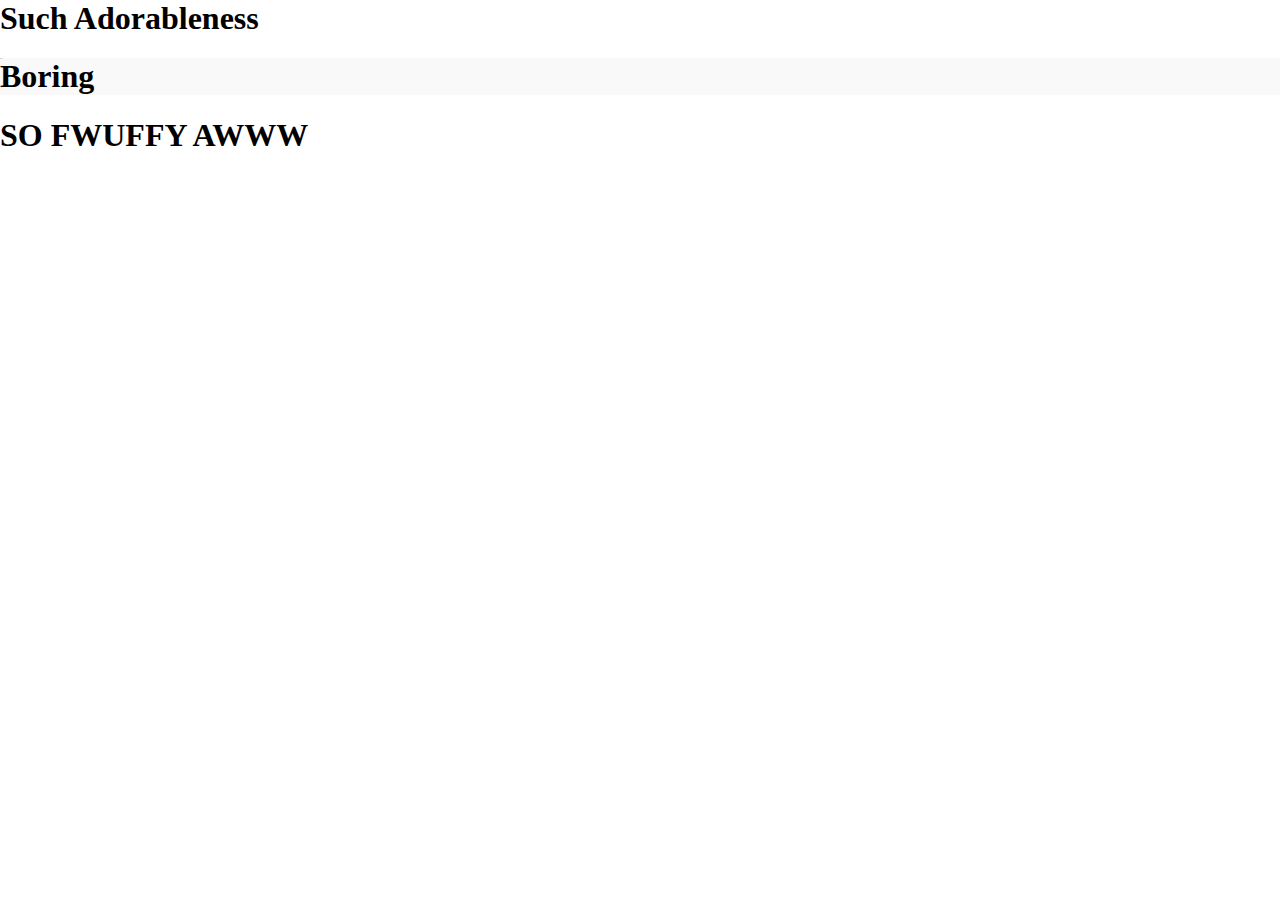
==== captainamerica.html @ 348cfaf7 "update" ====
<html>
<head>
<meta name="viewport" content="width=device-width, initial-scale=1">
    
    <link href="css/style.css" type="text/css" rel="stylesheet"/>
        
    <title>Captain America</title>
</head> 
    
    
<style>

body { margin:0; }      
    
.wrapper1 {
  background-color: #764028;     
  /* The height needs to be set to a fixed value for the effect to work.
   * 100vh is the full height of the viewport. */
  height: 100vh;
  /* The scaling of the images would add a horizontal scrollbar, so disable x overflow. */
  overflow-x: hidden;
  /* Enable scrolling on the page. */
  overflow-y: auto;
  /* Set the perspective to 2px. This is essentailly the simulated distance from the viewport to transformed objects.*/
  perspective: 2px;
}

.section1 {
  /* Needed for children to be absolutely positioned relative to the parent. */
  position: relative;
  /* The height of the container. Must be set, but it doesn't really matter what the value is. */
  height: 100vh;

  /* For text formatting. */
  display: flex;
  align-items: center;
  justify-content: center;
  color: white;
  text-shadow: 0 0 5px #000;
}

.parallax1::after {
  /* Display and position the pseudo-element */
  content: " ";
  position: absolute;
  top: 0;
  right: 0;
  bottom: 0;
  left: 0;

  /* Move the pseudo-element back away from the camera,
   * then scale it back up to fill the viewport.
   * Because the pseudo-element is further away, it appears to move more slowly, like in real life. */
  transform: translateZ(-1px) scale(1.5);
  /* Force the background image to fill the whole element. */
  background-size: 100%;
  /* Keep the image from overlapping sibling elements. */
  z-index: -1;
}
/* The styling for the static div. */
.static {   
  background-image: url('image/cpt-america-orgin-prt-2.png');
}

/* Sets the actual background images to adorable kitties. This part is crucial. */
.bg1::after {
  background-image: url('image/cpt-america-orgin-1.3.png');
}


</style>

<main class="wrapper">
  <section class="section parallax bg1">
    <h1>Such Adorableness</h1>
  </section>
  <section class="section static">
    <h1>Boring</h1>
  </section>
  <section class="section parallax bg2">
    <h1>SO FWUFFY AWWW</h1>
  </section>
</main>
    
</html>
---- css/style.css ----
div#blueprint { background-color: transparent; }

.responsive {
  width: 100%;
  height: auto;
}

h2{font-size: 20pt;}


/* ---------------------------------home page-------------------------- */

/* ------------intro------------ */


.intro {
  display: grid;
  grid-template-columns: 100 100;
  background-color: #1962B7;
  color: #444;
}

.mascot{ 
    grid-column-start: 1;
    grid-column-end: 1;
    grid-row-start: 1;
    grid-row-end: 1;}

.speechbubbleintro{
    grid-column-start: 2;
    grid-column-end: 2;
    grid-row-start: 1;
    grid-row-end: 1;}

.intro2 {
  display: grid;
  grid-template-columns: 100 100;
  background-color: #ffffff;
  color: #444;
}

.mascot2{ 
    grid-column-start: 1;
    grid-column-end: 1;
    grid-row-start: 1;
    grid-row-end: 1;}

#titlecard{
           margin-bottom: 0em;
           padding-left: 2em;
           height: 90%;
           width: 90%;
           }

.speech-text{padding: 10px;}



/* ------------speech bubble------------ */

.speech-bubble {
	position: relative;
	background: #ffffff;
	border-radius: 4em;
    margin-top: 2em;
    margin-right: 2em;
}

.speech-bubble:after {
	content: '';
	position: absolute;
	left: 0;
	top: 50%;
	width: 0;
	height: 0;
	border: 54px solid transparent;
	border-right-color: #ffffff;
	border-left: 0;
	border-top: 0;
	margin-top: -27px;
	margin-left: -54px;
}


/* ------------links to the pages------------ */

.linkstopages {
  display: grid;
  grid-template-columns: 100 100 100;
  grid-gap: 10px;
  background-color: #fff;
  color: #444;
}

.box {
  color: #fff;
  border-radius: 5px;
  padding: 2px;
  font-size: 150%;
}

.a {
        grid-column-start: 2;
        grid-column-end: 3;
        grid-row-start: 1;
        grid-row-end: 2;
    }
    .b {
        grid-column-start: 2;
        grid-column-end: 3;
        grid-row-start: 2;
        grid-row-end: 3;
    }
    .c {
        grid-column-start: 3;
        grid-column-end: 4;
        grid-row-start: 2;
        grid-row-end: 3;
    }
    .d {
        grid-column-start: 1;
        grid-column-end: 2;
        grid-row-start: 1;
        grid-row-end: 2;
    }
    .e {
        grid-column-start: 1;
        grid-column-end: 2;
        grid-row-start: 2;
        grid-row-end: 3;
    }
    .f {
        grid-column-start: 3;
        grid-column-end: 4;
        grid-row-start: 1;
        grid-row-end: 2;
    }
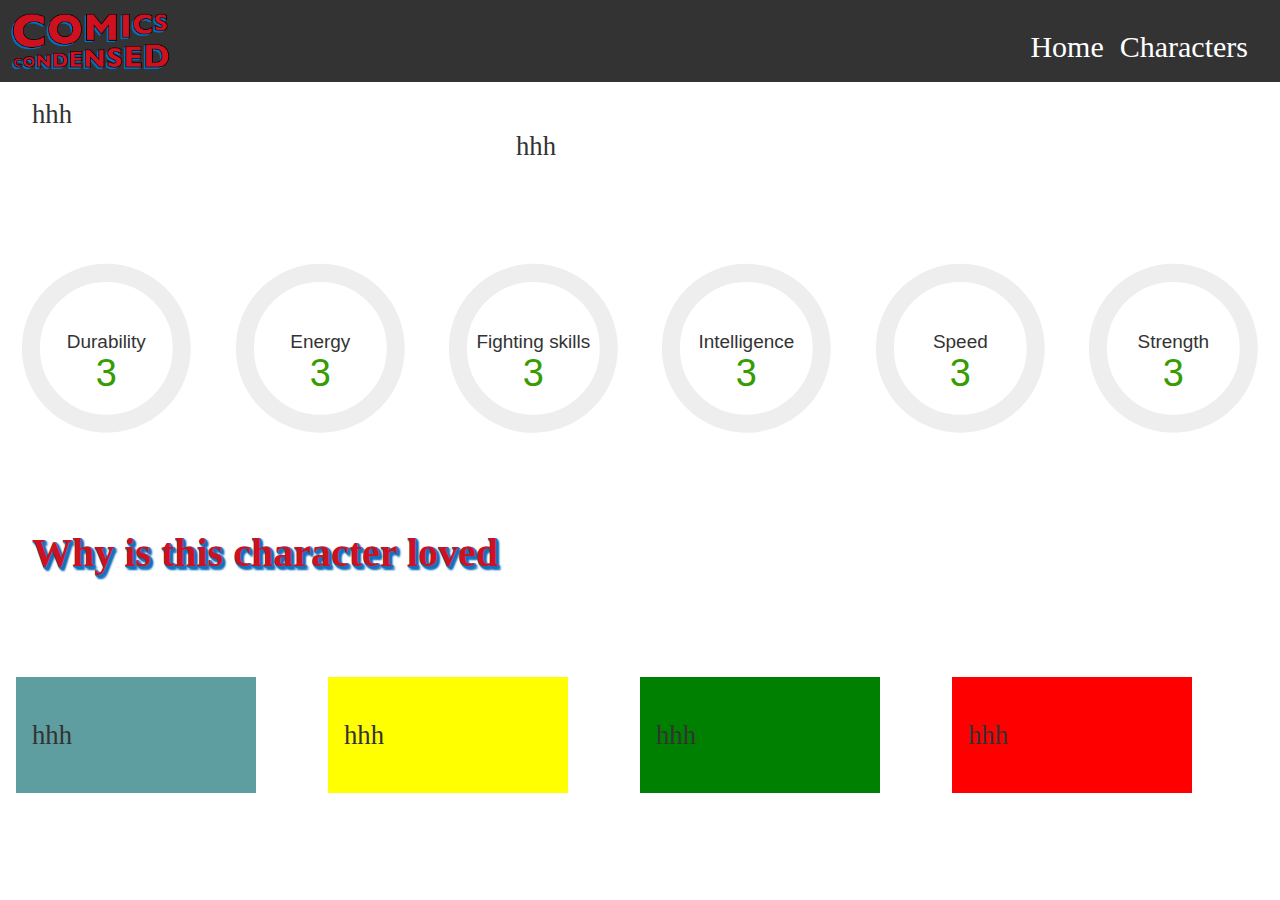
==== commit 0837eaa4: "update" ====
--- a/captainamerica.html
+++ b/captainamerica.html
@@ -7,79 +7,190 @@
     <title>Captain America</title>
 </head> 
     
+<div class="navbar">
     
-<style>
+    <div class="container">
+<div class="logo">
+  <img src="image/Final-Wordmark-comics-condensed.png" width="160"/> 
+  </div>
+  <div class="dropdown">
+    <button class="dropbtn">Characters <i class="fa fa-caret-down"></i>
+    </button>
+    <div class="dropdown-content">
+      <a href="#">Captain America</a>
+      <a href="#">Fantastic four</a>
+      <a href="#">Spiderman</a>
+      <a href="#">Hulk</a>
+      <a href="#">Thor</a>    
+    </div>
+  </div> 
+  <a href="#home">Home</a>
+  
+</div>
+    </div> 
+    
+    
+<div class=title>
+    <h3>Captain America</h3>
+</div>    
+    
+<div class="overview">
+    
+   <div class="bio"> 
+       <p>hhh</p>
+   </div>    
+    
+   <div class="profilepic"> 
+       <p>hhh</p> 
+   </div>
+     
+</div>  
+    
+    
+    
+    
+<div class="stats">
+  <div class="single-chart">
+    <svg viewBox="0 0 36 36" class="circular-chart orange">
+      <path class="circle-bg"
+        d="M18 2.0845
+          a 15.9155 15.9155 0 0 1 0 31.831
+          a 15.9155 15.9155 0 0 1 0 -31.831"
+      />
+      <path class="circle"
+        stroke-dasharray="30, 100"
+        d="M18 2.0845
+          a 15.9155 15.9155 0 0 1 0 31.831
+          a 15.9155 15.9155 0 0 1 0 -31.831"
+      />
+      <text x="18" y="18" class="percentage">Durability</text>
+        <text x="18" y="26" class="percentage2">3</text>
+    </svg>
+  </div>
+  
+  <div class="single-chart">
+    <svg viewBox="0 0 36 36" class="circular-chart green">
+      <path class="circle-bg"
+        d="M18 2.0845
+          a 15.9155 15.9155 0 0 1 0 31.831
+          a 15.9155 15.9155 0 0 1 0 -31.831"
+      />
+      <path class="circle"
+        stroke-dasharray="10, 100"
+        d="M18 2.0845
+          a 15.9155 15.9155 0 0 1 0 31.831
+          a 15.9155 15.9155 0 0 1 0 -31.831"
+      />
+      <text x="18" y="18" class="percentage">Energy</text>
+        <text x="18" y="26" class="percentage2">3</text>
+    </svg>
+  </div>
 
-body { margin:0; }      
+  <div class="single-chart">
+    <svg viewBox="0 0 36 36" class="circular-chart blue">
+      <path class="circle-bg"
+        d="M18 2.0845
+          a 15.9155 15.9155 0 0 1 0 31.831
+          a 15.9155 15.9155 0 0 1 0 -31.831"
+      />
+      <path class="circle"
+        stroke-dasharray="60, 100"
+        d="M18 2.0845
+          a 15.9155 15.9155 0 0 1 0 31.831
+          a 15.9155 15.9155 0 0 1 0 -31.831"
+      />
+      <text x="18" y="18" class="percentage">Fighting skills</text>
+        <text x="18" y="26" class="percentage2">3</text>
+    </svg>
+  </div>
+        
+  <div class="single-chart">
+    <svg viewBox="0 0 36 36" class="circular-chart orange">
+      <path class="circle-bg"
+        d="M18 2.0845
+          a 15.9155 15.9155 0 0 1 0 31.831
+          a 15.9155 15.9155 0 0 1 0 -31.831"
+      />
+      <path class="circle"
+        stroke-dasharray="30, 100"
+        d="M18 2.0845
+          a 15.9155 15.9155 0 0 1 0 31.831
+          a 15.9155 15.9155 0 0 1 0 -31.831"
+      />
+      <text x="18" y="18" class="percentage">Intelligence</text>
+        <text x="18" y="26" class="percentage2">3</text>
+    </svg>
+  </div>
+  
+  <div class="single-chart">
+    <svg viewBox="0 0 36 36" class="circular-chart green">
+      <path class="circle-bg"
+        d="M18 2.0845
+          a 15.9155 15.9155 0 0 1 0 31.831
+          a 15.9155 15.9155 0 0 1 0 -31.831"
+      />
+      <path class="circle"
+        stroke-dasharray="20, 100"
+        d="M18 2.0845
+          a 15.9155 15.9155 0 0 1 0 31.831
+          a 15.9155 15.9155 0 0 1 0 -31.831"
+      />
+      <text x="18" y="18" class="percentage">Speed</text>
+        <text x="18" y="26" class="percentage2">3</text>
+    </svg>
+  </div>
+
+  <div class="single-chart">
+    <svg viewBox="0 0 36 36" class="circular-chart blue">
+      <path class="circle-bg"
+        d="M18 2.0845
+          a 15.9155 15.9155 0 0 1 0 31.831
+          a 15.9155 15.9155 0 0 1 0 -31.831"
+      />
+      <path class="circle"
+        stroke-dasharray="90, 100"
+        d="M18 2.0845
+          a 15.9155 15.9155 0 0 1 0 31.831
+          a 15.9155 15.9155 0 0 1 0 -31.831"
+      />
+      <text x="18" y="18" class="percentage">Strength</text>
+        <text x="18" y="26" class="percentage2">3</text>
+    </svg>
+  </div>
+</div>
     
-.wrapper1 {
-  background-color: #764028;     
-  /* The height needs to be set to a fixed value for the effect to work.
-   * 100vh is the full height of the viewport. */
-  height: 100vh;
-  /* The scaling of the images would add a horizontal scrollbar, so disable x overflow. */
-  overflow-x: hidden;
-  /* Enable scrolling on the page. */
-  overflow-y: auto;
-  /* Set the perspective to 2px. This is essentailly the simulated distance from the viewport to transformed objects.*/
-  perspective: 2px;
-}
+    
+  
+    
+    
+<div class="loved">
+    
+    <h4>Why is this character loved</h4>
+    
+    </div>
+    
+    
+    
+<div class="recommended">
+    
+   <div class="recommended1"> 
+       <p>hhh</p>
+   </div>    
+    
+   <div class="recommended2"> 
+       <p>hhh</p> 
+   </div>
+    
+    <div class="recommended3"> 
+       <p>hhh</p> 
+   </div>
+    
+    <div class="recommended4"> 
+       <p>hhh</p> 
+   </div>
+     
+</div>     
 
-.section1 {
-  /* Needed for children to be absolutely positioned relative to the parent. */
-  position: relative;
-  /* The height of the container. Must be set, but it doesn't really matter what the value is. */
-  height: 100vh;
+    
 
-  /* For text formatting. */
-  display: flex;
-  align-items: center;
-  justify-content: center;
-  color: white;
-  text-shadow: 0 0 5px #000;
-}
-
-.parallax1::after {
-  /* Display and position the pseudo-element */
-  content: " ";
-  position: absolute;
-  top: 0;
-  right: 0;
-  bottom: 0;
-  left: 0;
-
-  /* Move the pseudo-element back away from the camera,
-   * then scale it back up to fill the viewport.
-   * Because the pseudo-element is further away, it appears to move more slowly, like in real life. */
-  transform: translateZ(-1px) scale(1.5);
-  /* Force the background image to fill the whole element. */
-  background-size: 100%;
-  /* Keep the image from overlapping sibling elements. */
-  z-index: -1;
-}
-/* The styling for the static div. */
-.static {   
-  background-image: url('image/cpt-america-orgin-prt-2.png');
-}
-
-/* Sets the actual background images to adorable kitties. This part is crucial. */
-.bg1::after {
-  background-image: url('image/cpt-america-orgin-1.3.png');
-}
-
-
-</style>
-
-<main class="wrapper">
-  <section class="section parallax bg1">
-    <h1>Such Adorableness</h1>
-  </section>
-  <section class="section static">
-    <h1>Boring</h1>
-  </section>
-  <section class="section parallax bg2">
-    <h1>SO FWUFFY AWWW</h1>
-  </section>
-</main>
-    
 </html>    --- a/css/style.css
+++ b/css/style.css
@@ -5,7 +5,99 @@
   height: auto;
 }
 
-h2{font-size: 20pt;}
+body{margin: 0;}
+
+
+/* Shrink */
+.hvr-shrink {
+  display: inline-block;
+  vertical-align: middle;
+  -webkit-transform: perspective(1px) translateZ(0);
+  transform: perspective(1px) translateZ(0);
+  box-shadow: 0 0 1px rgba(0, 0, 0, 0);
+  -webkit-transition-duration: 0.3s;
+  transition-duration: 0.3s;
+  -webkit-transition-property: transform;
+  transition-property: transform;
+}
+.hvr-shrink:hover, .hvr-shrink:focus, .hvr-shrink:active {
+  -webkit-transform: scale(0.9);
+  transform: scale(0.9);
+}
+
+
+
+/* ------------animations for links------------- */
+
+/* Backward */
+.hvr-backward {
+  display: inline-block;
+  vertical-align: middle;
+  -webkit-transform: perspective(1px) translateZ(0);
+  transform: perspective(1px) translateZ(0);
+  box-shadow: 0 0 1px rgba(0, 0, 0, 0);
+  -webkit-transition-duration: 0.3s;
+  transition-duration: 0.3s;
+  -webkit-transition-property: transform;
+  transition-property: transform;
+}
+.hvr-backward:hover, .hvr-backward:focus, .hvr-backward:active {
+  -webkit-transform: translateX(-8px);
+  transform: translateX(-8px);
+}
+/* ---------------------------------fonts page-------------------------- */
+
+p{font-size: 20pt;
+   font-family: 'gill sans';
+   color: #333;}
+
+p2{font-size: 20pt;
+   font-family: 'digitalstrip_2.0_bbregular';
+   color: #fff;}
+
+
+h2{color: #333;
+   font-size: 20pt;
+   font-family: 'digitalstrip_2.0_bbregular'; 
+   padding-left: 2.5em;}
+
+h4{color: #CE111F;
+   font-size: 30pt;
+   font-family: 'gill sans';
+   text-shadow: 0 1px 0px #1571BC, 1px 0 0px #1571BC, 1px 2px 1px #1571BC, 2px 1px 1px #1571BC, 2px 3px 2px #1571BC, 3px 2px 2px #1571BC, 3px 4px 2px #1571BC;
+   }
+
+h5{margin: 0;
+   font-size: 100pt;
+   text-align: center;    
+   font-family: 'gill sans';    
+   color: #A51B00;
+   text-shadow: 0 1px 0px #DFBB33, 1px 0 0px #DFBB33, 1px 2px 1px #DFBB33, 2px 1px 1px #DFBB33, 2px 3px 2px #DFBB33, 3px 2px 2px #DFBB33, 3px 4px 2px #DFBB33, 4px 3px 3px #DFBB33, 4px 5px 3px #DFBB33, 5px 4px 2px #DFBB33, 5px 6px 2px #DFBB33, 6px 5px 2px #DFBB33, 6px 7px 1px #DFBB33, 7px 6px 1px #DFBB33, 7px 8px 0px #DFBB33, 8px 7px 0px #DFBB33;
+}
+
+h6{color: #CE111F;
+   font-size: 20pt;
+   font-family: 'gill sans'; 
+   text-align: center;
+   margin: 10px;}
+
+h7{
+   color: #CE111F; 
+   font-size: 50pt;
+   font-family: 'gill sans';
+   text-shadow: 0 1px 0px #1571BC, 1px 0 0px #1571BC, 1px 2px 1px #1571BC, 2px 1px 1px #1571BC, 2px 3px 2px #1571BC, 3px 2px 2px #1571BC, 3px 4px 2px #1571BC;
+   }
+
+.homepagetitles{text-align: center;}
+
+@font-face {
+    font-family: 'digitalstrip_2.0_bbregular';
+    src: url('digitalstrip2bb_reg-webfont.woff2') format('woff2'),
+         url('digitalstrip2bb_reg-webfont.woff') format('woff');
+    font-weight: normal;
+    font-style: normal;
+
+}
 
 
 /* ---------------------------------home page-------------------------- */
@@ -14,13 +106,16 @@
 
 
 .intro {
+  padding-top: 4em;     
   display: grid;
   grid-template-columns: 100 100;
   background-color: #1962B7;
   color: #444;
+  margin-bottom: -0.3em;    
 }
 
 .mascot{ 
+    padding-left: 2em;
     grid-column-start: 1;
     grid-column-end: 1;
     grid-row-start: 1;
@@ -32,45 +127,50 @@
     grid-row-start: 1;
     grid-row-end: 1;}
 
-.intro2 {
+.titlecard{padding-left: 2em;
+           width: 90%;
+           }
+
+.speech-text{padding: 0.1em;}
+
+/* ------------bottom of eterrnity artwork------------ */
+
+#eternity {
+  z-index: 1;    
   display: grid;
   grid-template-columns: 100 100;
-  background-color: #ffffff;
-  color: #444;
-}
-
-.mascot2{ 
+  background-color: #ffffff;}
+
+#eternity2{
+    grid-column-start: 2;
+    grid-column-end: 2;
+    grid-row-start: 1;
+    grid-row-end: 1;}
+
+#eternity3{
+    padding-left: 5em;
+    width: 91%;
     grid-column-start: 1;
     grid-column-end: 1;
     grid-row-start: 1;
     grid-row-end: 1;}
 
-#titlecard{
-           margin-bottom: 0em;
-           padding-left: 2em;
-           height: 90%;
-           width: 90%;
-           }
-
-.speech-text{padding: 10px;}
-
-
-
 /* ------------speech bubble------------ */
 
-.speech-bubble {
+#speech-bubble {
 	position: relative;
 	background: #ffffff;
-	border-radius: 4em;
+	border-radius: 5em;
+    margin-left: 2em;
     margin-top: 2em;
     margin-right: 2em;
 }
 
-.speech-bubble:after {
+#speech-bubble:after {
 	content: '';
 	position: absolute;
 	left: 0;
-	top: 50%;
+	top: 53%;
 	width: 0;
 	height: 0;
 	border: 54px solid transparent;
@@ -82,11 +182,88 @@
 }
 
 
+  
+    
+
+/* ------------speech bubble2------------ */
+
+#speech-bubblee {
+	position: relative;
+	background: #252525;
+	border-radius: 5em;
+    margin: 2em;
+    
+}
+
+.speechtext{padding: 2em;
+            text-align: center;}
+
+#speech-bubblee:after {
+	content: '';
+	position: absolute;
+	top: 0;
+	left: 23%;
+	width: 0;
+	height: 0;
+	border: 41px solid transparent;
+	border-bottom-color: #252525;
+	border-top: 0;
+	margin-left: -41px;
+	margin-top: -41px;
+}
+
+
+
+/* ------------link to the timeline------------ */
+
+
+.linktotimeline{
+                align-content: center;
+                display: grid;
+                grid-template-columns: 100 100;
+                grid-gap: 10px;
+                }
+
+.timelineexample1{ 
+       padding-left:15em;
+       padding-right: 3em;
+        width: 40em;
+        grid-column-start: 1;
+        grid-column-end: 1;}
+
+.timelineexample2{
+        padding-right:15em;
+        padding-left: 3em;
+        width: 40em;
+        grid-column-start: 2;
+        grid-column-end: 2;}
+
+.linktotimeline2{
+    padding-top: 1em;
+    padding-left: 40%;
+    padding-bottom: 5em}
+
+.button {   
+  background-color: #CE111F; 
+  border: none;
+  color: white;
+  padding: 35px 72px;
+  text-align: center;
+  text-decoration: none;
+  display: inline-block;
+  font-size: 30px;
+}
+
+
 /* ------------links to the pages------------ */
 
 .linkstopages {
+  padding-left: 3em;
+  padding-right: 3em;
+  padding-top: 1em; 
+  padding-bottom: 1em;    
   display: grid;
-  grid-template-columns: 100 100 100;
+  grid-template-columns: 100 100 100 100;
   grid-gap: 10px;
   background-color: #fff;
   color: #444;
@@ -100,27 +277,27 @@
 }
 
 .a {
-        grid-column-start: 2;
-        grid-column-end: 3;
+        grid-column-start: 1;
+        grid-column-end: 1;
         grid-row-start: 1;
         grid-row-end: 2;
     }
     .b {
         grid-column-start: 2;
         grid-column-end: 3;
-        grid-row-start: 2;
-        grid-row-end: 3;
+        grid-row-start: 1;
+        grid-row-end: 1;
     }
     .c {
         grid-column-start: 3;
-        grid-column-end: 4;
-        grid-row-start: 2;
-        grid-row-end: 3;
+        grid-column-end: 3;
+        grid-row-start: 1;
+        grid-row-end: 1;
     }
     .d {
-        grid-column-start: 1;
-        grid-column-end: 2;
-        grid-row-start: 1;
+        grid-column-start: 2;
+        grid-column-end: 3;
+        grid-row-start: 2;
         grid-row-end: 2;
     }
     .e {
@@ -132,8 +309,473 @@
     .f {
         grid-column-start: 3;
         grid-column-end: 4;
-        grid-row-start: 1;
+        grid-row-start: 2;
         grid-row-end: 2;
     }
 
 
+/* -----------------divider for bottom of homepag----------- -- */
+
+.row{
+  width:100%;
+  height:80vh;
+  padding:0;
+  margin:0;
+  display: flex;
+  justify-content: center;
+  flex-direction: column;
+  position:relative;
+}
+
+.svg-separator{
+  display: block;
+  background: 0 0;
+  position: absolute;
+  left: 0;
+  right: 0;
+  top: 0;
+  z-index: 9;
+  -webkit-transform: translateY(-100%) translateY(2px);
+  transform: translateY(-100%) translateY(2px);
+  width: 100%;
+}
+.svg-separator.bottom{
+  top: auto;
+  bottom: 0;
+}
+
+.sep {
+  transform: translateY(-100%) translateY(2px) scale(1,1);
+  transform-origin: top;
+}
+
+
+
+
+/* ---------------------------------Character pages general-------------------------- */
+
+
+/* ------------navagation------------ */
+
+.navbar { 
+  padding-right: 1em;    
+  font-family: 'gill sans';    
+  width: 100%;     
+  position: fixed;    
+  z-index: 5;      
+  background-color: #333;
+}
+
+.logo{float: left;
+      padding: 10px;}
+
+.navbar a {    
+  margin-top: 1em;      
+  float: right;
+  font-size: 30px;
+  color: white;
+  text-align: center;
+  text-decoration: none;
+}
+
+.dropdown {
+  margin-top: 1em;       
+  float: right;
+  overflow: hidden;    
+}
+
+.dropdown .dropbtn {
+  z-index: 6;     
+  font-size: 30px;  
+  border: none;
+  outline: none;
+  color: white;
+  padding: 14px 16px;
+  background-color: inherit;
+  font-family: inherit;
+  margin: 0;
+}
+
+.navbar a:hover, .dropdown:hover .dropbtn {
+  background-color: #CE111F;
+  height: 100%;     
+}
+
+.dropdown-content {    
+  display: none;
+  position: absolute;
+  background-color: #f9f9f9;
+  min-width: 160px;
+  box-shadow: 0px 8px 16px 0px rgba(0,0,0,0.2);
+  z-index: 5;
+}
+
+.dropdown-content a {
+  font-size: 25px;    
+  float: none;
+  color: black;
+  padding: 12px 16px;
+  text-decoration: none;
+  display: block;
+  text-align: left;
+}
+
+.dropdown-content a:hover {
+  background-color: #ddd;
+}
+
+.dropdown:hover .dropdown-content {
+  display: block;
+}
+
+/* ---------------------------------Character pages content-------------------------- */
+
+/* ------------Biography/overview layout------------ */
+
+.overview {
+  display: grid;
+  grid-template-columns: 100 100;  
+}
+
+.bio{
+    grid-column-start: 1;
+    grid-column-end: 1;
+    padding: 2em}
+
+.profilepic{ 
+    grid-column-start: 2;
+    grid-column-end: 2;
+    width: 30em;
+    padding: 4em;}
+
+
+
+
+/* ------------Stats for heroes------------ */
+
+.stats {
+  display: flex;
+  flex-flow: row nowrap;
+}
+
+.single-chart {
+  width: 33%;
+  justify-content: space-around ;
+}
+
+.circular-chart {
+  display: block;
+  margin: 10px auto;
+  max-width: 80%;
+  max-height: 250px;
+}
+
+.circle-bg {
+  fill: none;
+  stroke: #eee;
+  stroke-width: 3.8;
+}
+
+.circle {
+  fill: none;
+  stroke-width: 2.8;
+  stroke-linecap: round;
+  animation: progress 1s ease-out forwards;
+}
+
+@keyframes progress {
+  0% {
+    stroke-dasharray: 0 100;
+  }
+}
+
+.circular-chart.durability .circle {
+  stroke: #379B02;
+}
+
+.circular-chart.Energy .circle {
+  stroke: #920496;
+}
+
+.circular-chart.Fighting .circle {
+  stroke: #1156BA;
+}
+
+.circular-chart.Intelligence .circle {
+  stroke: #FFF41F;
+}
+
+.circular-chart.Speed .circle {
+  stroke: #D10918;
+}
+
+.circular-chart.Strength .circle {
+  stroke: #FFAC06;
+}
+
+.percentage {
+  fill: #333;
+  font-family: sans-serif;
+  font-size: 0.25em;
+  text-anchor: middle;
+}
+
+.percentage2 {
+  fill: #379B02;
+  font-family: sans-serif;
+  font-size: 0.5em;
+  text-anchor: middle;
+}
+
+.percentage3 {
+  fill: #920496;
+  font-family: sans-serif;
+  font-size: 0.5em;
+  text-anchor: middle;
+}
+
+.percentage4 {
+  fill: #1156BA;
+  font-family: sans-serif;
+  font-size: 0.5em;
+  text-anchor: middle;
+}
+
+.percentage5 {
+  fill: #FFF41F;
+  font-family: sans-serif;
+  font-size: 0.5em;
+  text-anchor: middle;
+}
+
+.percentage6 {
+  fill: #D10918;
+  font-family: sans-serif;
+  font-size: 0.5em;
+  text-anchor: middle;
+}
+
+.percentage7 {
+  fill: #FFAC06;
+  font-family: sans-serif;
+  font-size: 0.5em;
+  text-anchor: middle;
+}
+
+
+.loved{padding: 2em;}
+
+.recommendedtitle{padding-left: 2em;}
+
+/* ------------Reccomended reading------------ */
+
+.recommended {
+  padding: 1em;    
+  display: grid;
+  grid-template-columns: 100 100 100 100;  
+}
+
+.recommended1{
+    padding: 1em;
+    width: 15em;
+    background-color: cadetblue; 
+    grid-column-start: 1;
+    grid-column-end: 1;}
+
+.recommended2{ 
+    padding: 1em;
+    width: 15em;
+    background-color: yellow;
+    grid-column-start: 2;
+    grid-column-end: 2; }
+
+.recommended3{ 
+    padding: 1em;
+    width: 15em;
+    background-color: green;
+    grid-column-start: 3;
+    grid-column-end: 3; }
+
+.recommended4{
+    padding: 1em;
+    width: 15em;
+    background-color: red;
+    grid-column-start: 4;
+    grid-column-end: 4; }
+
+
+
+/* ---------------------------------Timeline of events-------------------------- */
+
+* {
+  box-sizing: border-box;
+}
+
+.eventsbody {
+  padding-top: 5em;    
+  background-color: #474e5d;
+  font-family: Gill sans;
+}
+
+.timeline {
+  position: relative;
+  max-width: 1200px;
+  margin: 0 auto;
+}
+
+.timeline::after {
+  content: '';
+  position: absolute;
+  width: 15px;
+  background-color: #1571BC;
+  top: 0;
+  bottom: 0;
+  left: 50%;
+  margin-left: -8px;
+}
+
+.timelinecontainer {
+  padding: 10px 40px;
+  position: relative;
+  background-color: inherit;
+  width: 50%;
+}
+
+.timelinecontainer::after {    
+  content: '';
+  position: absolute;
+  width: 50px;
+  height: 50px;
+  right: -29px;  
+  background-color: #CE111F;
+  border: 5px solid #ffffff;
+  top: 15px;
+  border-radius: 50%;
+  z-index: 1;
+}
+
+
+.left {
+  left: 0;
+}
+
+.right {
+  left: 50%;
+}
+
+.right2 {
+  z-index: 2;    
+  left: 50%;
+}    
+
+.left::before {
+  content: " ";
+  height: 0;
+  position: absolute;
+  top: 34px;
+  width: 0;
+  z-index: 1;
+  right: 30px;
+  border: medium solid white;
+  border-width: 10px 0 10px 10px;
+  border-color: transparent transparent transparent white;
+}
+
+.right::before {
+  content: " ";
+  height: 0;
+  position: absolute;
+  top: 34px;
+  width: 0;
+  z-index: 1;
+  left: 30px;
+  border: medium solid white;
+  border-width: 10px 10px 10px 0;
+  border-color: transparent white transparent transparent;
+}
+
+.right::after {
+  left: -30px;
+}
+
+.content {   
+  padding: 20px 30px;
+  background-color: white;
+  position: relative;
+  border-radius: 6px;
+}
+
+    
+.timelineimg{padding-left: 3em;
+            padding-right: 3em;}    
+
+@media screen and (max-width: 600px) {
+  /* Place the timelime to the left */
+  .timeline::after {
+  left: 31px;
+  }
+  
+  .timelinecontainer {
+  width: 100%;
+  padding-left: 70px;
+  padding-right: 25px;
+  }
+  
+  .timelinecontainer::before {
+  left: 60px;
+  border: medium solid white;
+  border-width: 10px 10px 10px 0;
+  border-color: transparent white transparent transparent;
+  }
+
+  .left::after, .right::after {
+  left: 15px;
+  }
+  
+  /* Make all right containers behave like the left ones */
+  .right {
+  left: 0%;
+  }
+}
+
+
+/* ---------------------------------Media Query-------------------------- */
+
+
+@media screen and (max-width: 600px) {
+h2{
+  font-size: 10px;
+  }
+    
+@media screen and (max-width: 600px) {
+p2{
+  font-size: 10px;
+  }    
+    
+@media screen and (max-width: 600px) {
+h7{
+  font-size: 40px;
+  }
+    
+@media screen and (max-width: 600px) {
+h2{
+  font-size: 10px;
+  }
+    
+@media screen and (max-width: 600px) {
+.navbar{
+  font-size: 1px;    
+  height: 12%;
+  }   
+     
+@media screen and (max-width: 600px) {
+.linktotimeline{
+  font-size: 6px;    
+  width: 12%;   
+  }     
+    
+
+
+
+
+
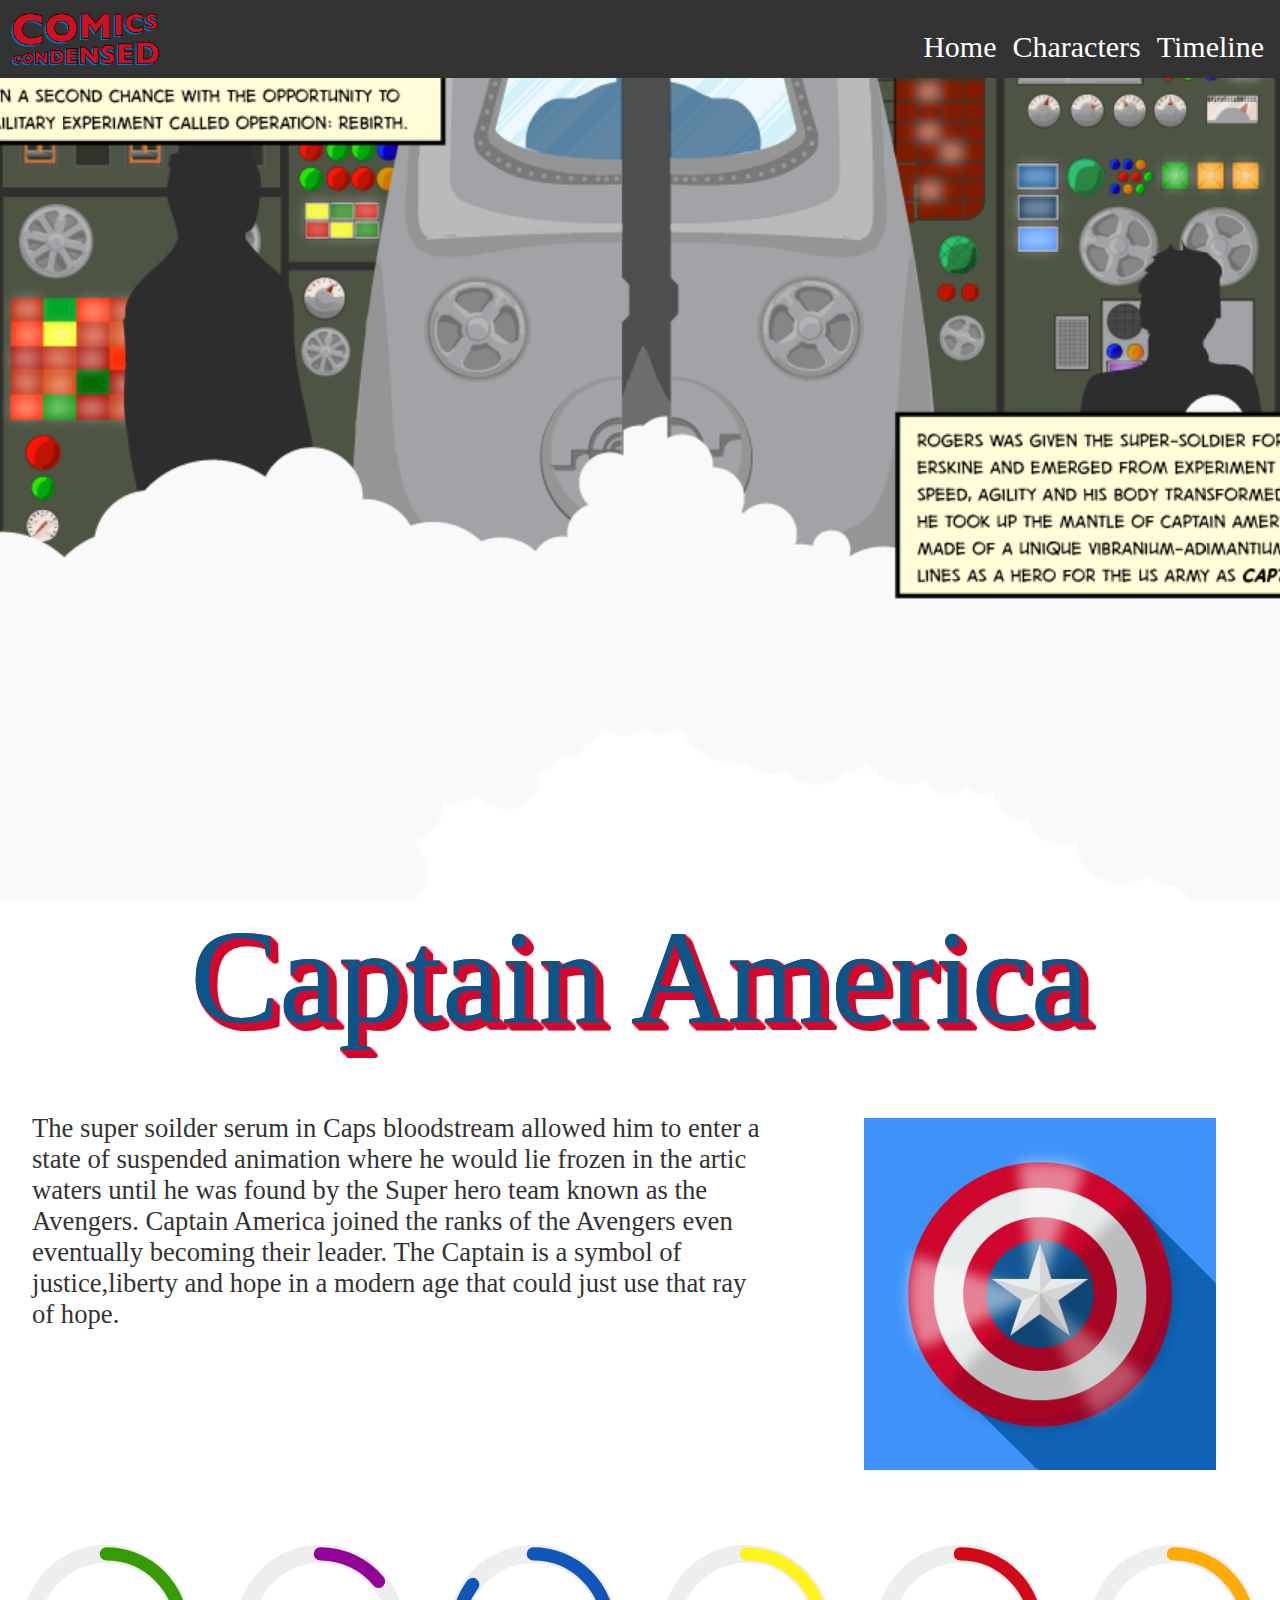
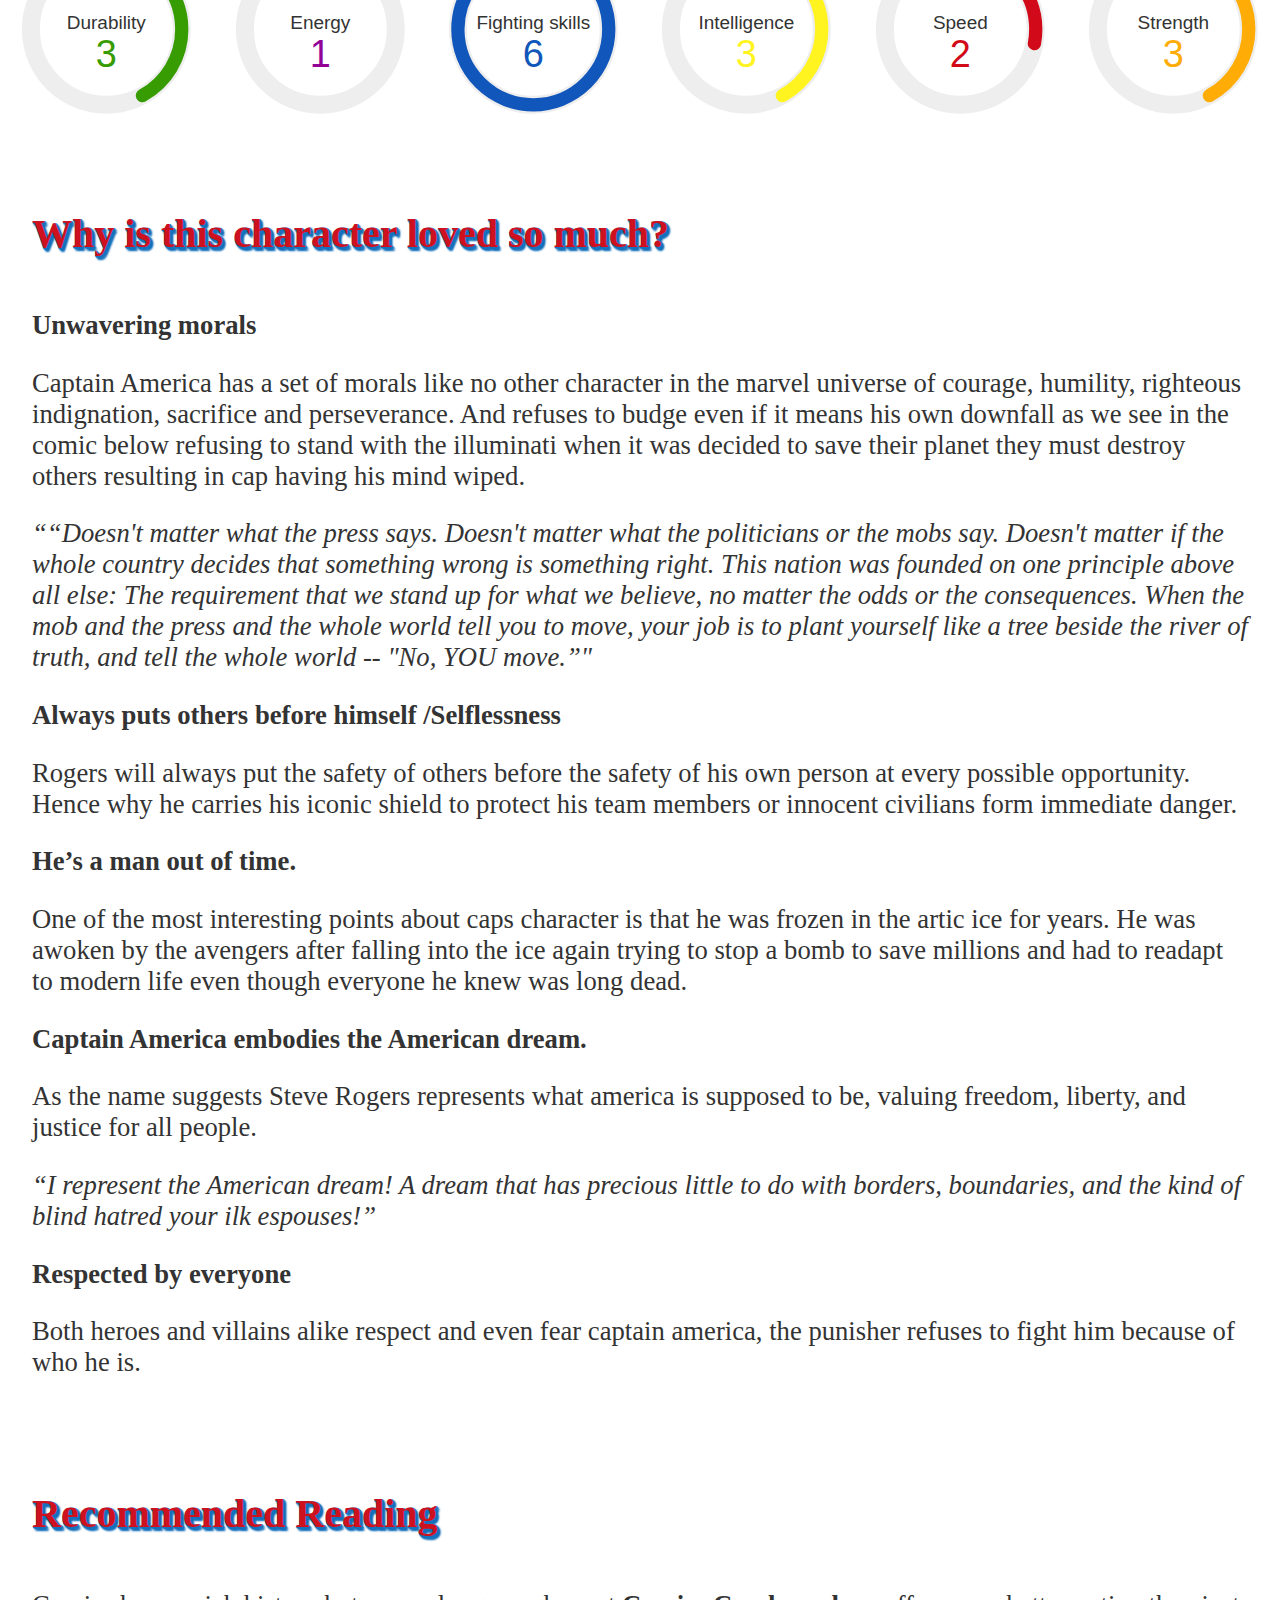
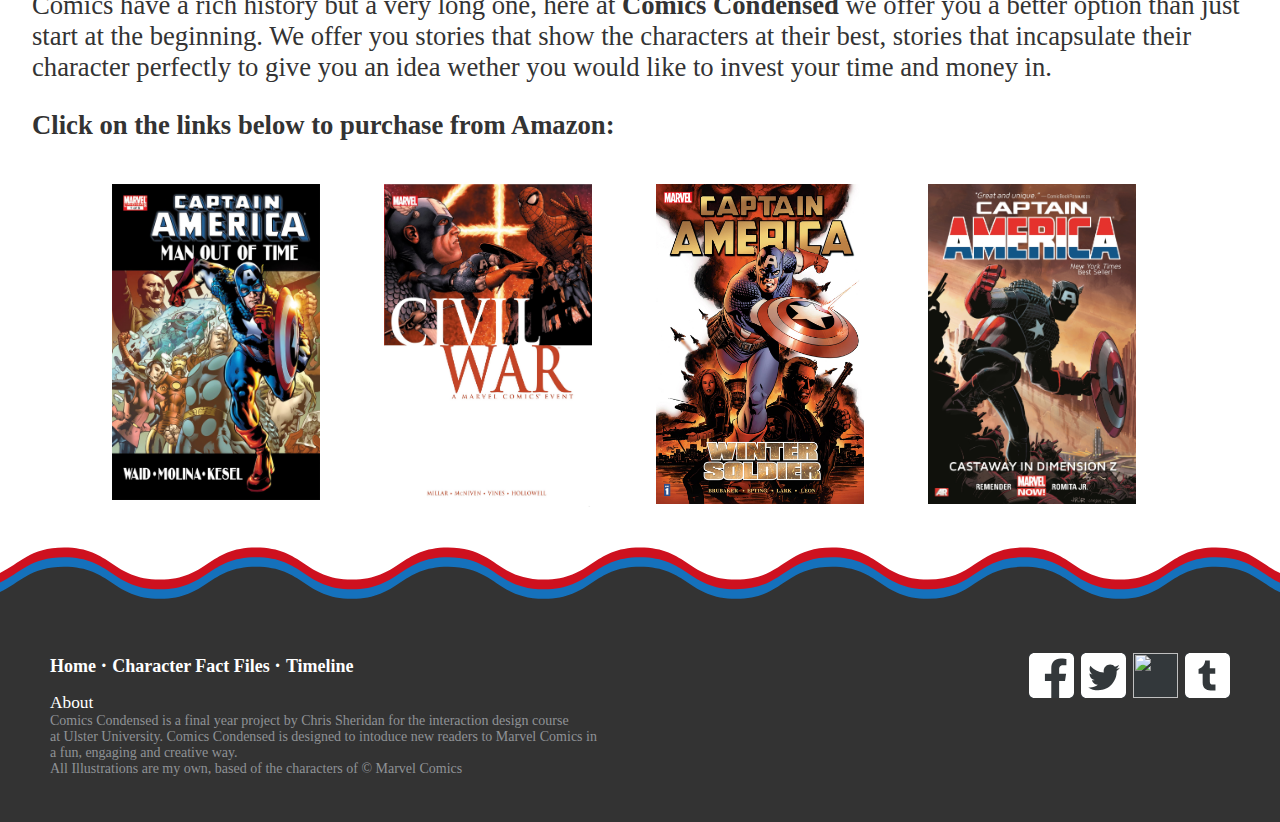
==== commit 08c12b8f: "update" ====
--- a/captainamerica.html
+++ b/captainamerica.html
@@ -7,190 +7,333 @@
     <title>Captain America</title>
 </head> 
     
+    
 <div class="navbar">
     
     <div class="container">
 <div class="logo">
-  <img src="image/Final-Wordmark-comics-condensed.png" width="160"/> 
-  </div>
+  <img src="image/Final-Wordmark-comics-condensed.png" width="150"/> 
+  </div>
+  <a href="timeline.html">Timeline</a>     
   <div class="dropdown">
     <button class="dropbtn">Characters <i class="fa fa-caret-down"></i>
     </button>
     <div class="dropdown-content">
-      <a href="#">Captain America</a>
-      <a href="#">Fantastic four</a>
-      <a href="#">Spiderman</a>
-      <a href="#">Hulk</a>
-      <a href="#">Thor</a>    
+      <a href="ironman.html">Iron Man</a>    
+      <a href="Fantastic%20Four.html">Fantastic four</a>
+      <a href="Thor.html">Thor</a> 
+      <a href="Hulk.html">Hulk</a>
+      <a href="Spiderman.html">Spiderman</a>    
     </div>
   </div> 
-  <a href="#home">Home</a>
+  <a href="index.html">Home</a>
   
 </div>
-    </div> 
-    
-    
-<div class=title>
-    <h3>Captain America</h3>
-</div>    
-    
-<div class="overview">
+    </div>    
+
+
+    <style>
+.static2 {   
+  background-image: url('image/cpt-america-orgin-prt-2.png');
+  background-size: 100%; 
+  background-repeat: no-repeat;    
+    }
+
+
+.bg2::after {
+  background-image: url('image/cpt-america-orgin-1.3.png');
+  background-repeat: no-repeat; 
+    }
+</style>
+
+  
+
+  
+    
+
+<main class="wrapperparallex">
+  <section class="responsive section1 parallax1 captainparallax bg2">
+      
+  </section>
+  <section class="section1 static2">
+
+  </section>
+</main>
+    
+    <div class="captitle">
+    
+    <h8>Captain America</h8>
+    
+    </div>
+
+    <div class="overview">
     
    <div class="bio"> 
-       <p>hhh</p>
+       <p>The super soilder serum in Caps bloodstream allowed him to enter 
+           a state of suspended animation where he would lie frozen in the 
+           artic waters until he was 
+           found by the Super hero team known as the Avengers. Captain
+           America joined the ranks of the Avengers even eventually becoming their leader. 
+           The Captain is a symbol of justice,liberty and hope in a modern age that could just 
+           use that ray of hope.</p>
+       
+    
+       <p></p>
+       
+       
+       
    </div>    
     
    <div class="profilepic"> 
-       <p>hhh</p> 
-   </div>
-     
-</div>  
-    
-    
-    
-    
-<div class="stats">
-  <div class="single-chart">
-    <svg viewBox="0 0 36 36" class="circular-chart orange">
-      <path class="circle-bg"
-        d="M18 2.0845
-          a 15.9155 15.9155 0 0 1 0 31.831
-          a 15.9155 15.9155 0 0 1 0 -31.831"
-      />
-      <path class="circle"
-        stroke-dasharray="30, 100"
-        d="M18 2.0845
-          a 15.9155 15.9155 0 0 1 0 31.831
-          a 15.9155 15.9155 0 0 1 0 -31.831"
-      />
-      <text x="18" y="18" class="percentage">Durability</text>
-        <text x="18" y="26" class="percentage2">3</text>
-    </svg>
-  </div>
-  
-  <div class="single-chart">
-    <svg viewBox="0 0 36 36" class="circular-chart green">
-      <path class="circle-bg"
-        d="M18 2.0845
-          a 15.9155 15.9155 0 0 1 0 31.831
-          a 15.9155 15.9155 0 0 1 0 -31.831"
-      />
-      <path class="circle"
-        stroke-dasharray="10, 100"
-        d="M18 2.0845
-          a 15.9155 15.9155 0 0 1 0 31.831
-          a 15.9155 15.9155 0 0 1 0 -31.831"
-      />
-      <text x="18" y="18" class="percentage">Energy</text>
-        <text x="18" y="26" class="percentage2">3</text>
-    </svg>
-  </div>
-
-  <div class="single-chart">
-    <svg viewBox="0 0 36 36" class="circular-chart blue">
-      <path class="circle-bg"
-        d="M18 2.0845
-          a 15.9155 15.9155 0 0 1 0 31.831
-          a 15.9155 15.9155 0 0 1 0 -31.831"
-      />
-      <path class="circle"
-        stroke-dasharray="60, 100"
-        d="M18 2.0845
-          a 15.9155 15.9155 0 0 1 0 31.831
-          a 15.9155 15.9155 0 0 1 0 -31.831"
-      />
-      <text x="18" y="18" class="percentage">Fighting skills</text>
-        <text x="18" y="26" class="percentage2">3</text>
-    </svg>
-  </div>
-        
-  <div class="single-chart">
-    <svg viewBox="0 0 36 36" class="circular-chart orange">
-      <path class="circle-bg"
-        d="M18 2.0845
-          a 15.9155 15.9155 0 0 1 0 31.831
-          a 15.9155 15.9155 0 0 1 0 -31.831"
-      />
-      <path class="circle"
-        stroke-dasharray="30, 100"
-        d="M18 2.0845
-          a 15.9155 15.9155 0 0 1 0 31.831
-          a 15.9155 15.9155 0 0 1 0 -31.831"
-      />
-      <text x="18" y="18" class="percentage">Intelligence</text>
-        <text x="18" y="26" class="percentage2">3</text>
-    </svg>
-  </div>
-  
-  <div class="single-chart">
-    <svg viewBox="0 0 36 36" class="circular-chart green">
-      <path class="circle-bg"
-        d="M18 2.0845
-          a 15.9155 15.9155 0 0 1 0 31.831
-          a 15.9155 15.9155 0 0 1 0 -31.831"
-      />
-      <path class="circle"
-        stroke-dasharray="20, 100"
-        d="M18 2.0845
-          a 15.9155 15.9155 0 0 1 0 31.831
-          a 15.9155 15.9155 0 0 1 0 -31.831"
-      />
-      <text x="18" y="18" class="percentage">Speed</text>
-        <text x="18" y="26" class="percentage2">3</text>
-    </svg>
-  </div>
-
-  <div class="single-chart">
-    <svg viewBox="0 0 36 36" class="circular-chart blue">
-      <path class="circle-bg"
-        d="M18 2.0845
-          a 15.9155 15.9155 0 0 1 0 31.831
-          a 15.9155 15.9155 0 0 1 0 -31.831"
-      />
-      <path class="circle"
-        stroke-dasharray="90, 100"
-        d="M18 2.0845
-          a 15.9155 15.9155 0 0 1 0 31.831
-          a 15.9155 15.9155 0 0 1 0 -31.831"
-      />
-      <text x="18" y="18" class="percentage">Strength</text>
-        <text x="18" y="26" class="percentage2">3</text>
-    </svg>
-  </div>
-</div>
-    
-    
-  
-    
-    
-<div class="loved">
-    
-    <h4>Why is this character loved</h4>
-    
-    </div>
-    
-    
-    
-<div class="recommended">
-    
-   <div class="recommended1"> 
-       <p>hhh</p>
-   </div>    
-    
-   <div class="recommended2"> 
-       <p>hhh</p> 
-   </div>
-    
-    <div class="recommended3"> 
-       <p>hhh</p> 
-   </div>
-    
-    <div class="recommended4"> 
-       <p>hhh</p> 
+       <img src="image/captain-link.png" class="responsive"\>
    </div>
      
 </div>     
-
-    
-
-</html>    +    
+    
+<div class="stats">
+  <div class="single-chart">
+    <svg viewBox="0 0 36 36" class="circular-chart durability">
+      <path class="circle-bg"
+        d="M18 2.0845
+          a 15.9155 15.9155 0 0 1 0 31.831
+          a 15.9155 15.9155 0 0 1 0 -31.831"
+      />
+      <path class="circle"
+        stroke-dasharray="42, 100"
+        d="M18 2.0845
+          a 15.9155 15.9155 0 0 1 0 31.831
+          a 15.9155 15.9155 0 0 1 0 -31.831"
+      />
+      <text x="18" y="18" class="percentage">Durability</text>
+        <text x="18" y="26" class="percentage2">3</text>
+    </svg>
+  </div>
+  
+  <div class="single-chart">
+    <svg viewBox="0 0 36 36" class="circular-chart Energy">
+      <path class="circle-bg"
+        d="M18 2.0845
+          a 15.9155 15.9155 0 0 1 0 31.831
+          a 15.9155 15.9155 0 0 1 0 -31.831"
+      />
+      <path class="circle"
+        stroke-dasharray="14, 100"
+        d="M18 2.0845
+          a 15.9155 15.9155 0 0 1 0 31.831
+          a 15.9155 15.9155 0 0 1 0 -31.831"
+      />
+      <text x="18" y="18" class="percentage">Energy</text>
+        <text x="18" y="26" class="percentage3">1</text>
+    </svg>
+  </div>
+
+  <div class="single-chart">
+    <svg viewBox="0 0 36 36" class="circular-chart Fighting">
+      <path class="circle-bg"
+        d="M18 2.0845
+          a 15.9155 15.9155 0 0 1 0 31.831
+          a 15.9155 15.9155 0 0 1 0 -31.831"
+      />
+      <path class="circle"
+        stroke-dasharray="85, 100"
+        d="M18 2.0845
+          a 15.9155 15.9155 0 0 1 0 31.831
+          a 15.9155 15.9155 0 0 1 0 -31.831"
+      />
+      <text x="18" y="18" class="percentage">Fighting skills</text>
+        <text x="18" y="26" class="percentage4">6</text>
+    </svg>
+  </div>
+        
+  <div class="single-chart">
+    <svg viewBox="0 0 36 36" class="circular-chart Intelligence">
+      <path class="circle-bg"
+        d="M18 2.0845
+          a 15.9155 15.9155 0 0 1 0 31.831
+          a 15.9155 15.9155 0 0 1 0 -31.831"
+      />
+      <path class="circle"
+        stroke-dasharray="42, 100"
+        d="M18 2.0845
+          a 15.9155 15.9155 0 0 1 0 31.831
+          a 15.9155 15.9155 0 0 1 0 -31.831"
+      />
+      <text x="18" y="18" class="percentage">Intelligence</text>
+        <text x="18" y="26" class="percentage5">3</text>
+    </svg>
+  </div>
+  
+  <div class="single-chart">
+    <svg viewBox="0 0 36 36" class="circular-chart Speed">
+      <path class="circle-bg"
+        d="M18 2.0845
+          a 15.9155 15.9155 0 0 1 0 31.831
+          a 15.9155 15.9155 0 0 1 0 -31.831"
+      />
+      <path class="circle"
+        stroke-dasharray="28, 100"
+        d="M18 2.0845
+          a 15.9155 15.9155 0 0 1 0 31.831
+          a 15.9155 15.9155 0 0 1 0 -31.831"
+      />
+      <text x="18" y="18" class="percentage">Speed</text>
+        <text x="18" y="26" class="percentage6">2</text>
+    </svg>
+  </div>
+
+  <div class="single-chart">
+    <svg viewBox="0 0 36 36" class="circular-chart Strength">
+      <path class="circle-bg"
+        d="M18 2.0845
+          a 15.9155 15.9155 0 0 1 0 31.831
+          a 15.9155 15.9155 0 0 1 0 -31.831"
+      />
+      <path class="circle"
+        stroke-dasharray="42, 100"
+        d="M18 2.0845
+          a 15.9155 15.9155 0 0 1 0 31.831
+          a 15.9155 15.9155 0 0 1 0 -31.831"
+      />
+      <text x="18" y="18" class="percentage">Strength</text>
+        <text x="18" y="26" class="percentage7">3</text>
+    </svg>
+  </div>
+</div>
+    
+    
+  
+    
+    
+<div class="loved">
+    
+    <h4>Why is this character loved so much?</h4>
+    
+    <p><b>Unwavering morals</b></p>
+      <p>Captain America has a set of morals like no other character in the marvel universe of courage, humility, righteous indignation, sacrifice and perseverance. And refuses to budge even if it means his own downfall as we see in the comic below refusing to stand with the illuminati when it was decided to save their planet they must destroy others resulting in cap having his mind wiped.</p>
+
+<p><i>““Doesn't matter what the press says. Doesn't matter what the politicians or the mobs say. Doesn't matter if the whole country decides that something wrong is something right. This nation was founded on one principle above all else: The requirement that we stand up for what we believe, no matter the odds or the consequences. When the mob and the press and the whole world tell you to move, your job is to plant yourself like a tree beside the river of truth, and tell the whole world -- "No, YOU move.”"</i></p>
+
+     <p><b>Always puts others before himself /Selflessness</b></p>
+<p>Rogers will always put the safety of others before the safety of his own person at every possible opportunity. Hence why he carries his iconic shield to protect his team members or innocent civilians form immediate danger.</p>
+
+    <p><b>He’s a man out of time.</b></p>
+<p>One of the most interesting points about caps character is that he was frozen in the artic ice for years. He was awoken by the avengers after falling into the ice again trying to stop a bomb to save millions and had to readapt to modern life even though everyone he knew was long dead.</p> 
+
+<p><b>Captain America embodies the American dream.</b>
+<p>As the name suggests Steve Rogers represents what america is supposed to be, valuing freedom, liberty, and justice for all people. </p>
+    <p><i>“I represent the American dream! A dream that has precious little to do with borders, boundaries, and the kind of blind hatred your ilk espouses!”</i></p>
+    
+    
+    <p><b>Respected by everyone</b></p>
+<p>Both heroes and villains alike respect and even fear captain america, the punisher refuses to fight him because of who he is.</p>
+    
+    </div>
+    
+    <div class="recommendedtitle">
+    <h4>Recommended Reading</h4>
+        
+        
+            
+        <p> Comics have a rich history but a very long one, here at <b>Comics Condensed</b>
+            we offer you a better option than just start at the beginning.
+            We offer you stories that show the characters at their best, 
+            stories that incapsulate their character perfectly to give
+            you an idea wether you would like to invest your time and money in.</p>
+        
+        <p><b>Click on the links below to purchase from Amazon:</b><p/>
+
+    </div>
+    
+    
+    
+<div class="recommended">
+    
+    
+    
+   <div class="recommended1"> 
+       <a href="https://www.amazon.co.uk/Captain-America-Man-Out-Time-ebook/dp/B00PSN1CR4/ref=sr_1_1?crid=3B5C926T9DU53&dchild=1&keywords=captain+america+man+out+of+time&qid=1586809523&sprefix=captain+america+man+o%2Caps%2C274&sr=8-1">
+       <img src="image/clean-2.jpg" class="responsive hvr-shrink"\> </a>  
+   </div>    
+    
+   <div class="recommended2"> 
+      <a href="https://www.amazon.co.uk/Civil-War-Mark-Millar-ebook/dp/B00EAROYT2/ref=sr_1_1?dchild=1&keywords=civil+war+comic&qid=1586809745&sr=8-1">
+          <img src="image/clean.jpg" class="responsive hvr-shrink"\> </a>
+   </div>
+    
+    <div class="recommended3"> 
+       <a href="https://www.amazon.co.uk/Captain-America-Collection-Unnumbered-Paperback/dp/0785143416/ref=sr_1_1?crid=10T3NYJX7OJ97&dchild=1&keywords=captain+america+winter+soldier+comic&qid=1586809721&sprefix=captain+america+winter%2Caps%2C243&sr=8-1">
+           <img src="image/14688._SX1600_QL80_TTD_.jpg" class="responsive hvr-shrink"\> </a>
+   </div>
+    
+    <div class="recommended4"> 
+       <a href="https://www.amazon.co.uk/Captain-America-Dimension-Marvel-Hardcover/dp/0785168265/ref=sr_1_5?crid=2XVUC37P3DUXN&dchild=1&keywords=castaway+in+dimension+z&qid=1586809764&sprefix=castaway+in+dimen%2Caps%2C151&sr=8-5">
+           <img src="image/clean-1.jpg" class="responsive hvr-shrink"\> </a>
+   </div>
+     
+</div>
+    
+    
+
+    
+    
+    
+<div class="row1 dark-blue">
+  <div>
+    <svg id="" preserveAspectRatio="xMidYMax meet" class="svg-separator sep3" viewBox="0 0 1600 100" style="display: block;" data-height="100">
+<path class="" style="opacity: 1;fill: #CE111F;" d="M-40,71.627C20.307,71.627,20.058,32,80,32s60.003,40,120,40s59.948-40,120-40s60.313,40,120,40s60.258-40,120-40s60.202,40,120,40s60.147-40,120-40s60.513,40,120,40s60.036-40,120-40c59.964,0,60.402,40,120,40s59.925-40,120-40s60.291,40,120,40s60.235-40,120-40s60.18,40,120,40s59.82,0,59.82,0l0.18,26H-60V72L-40,71.627z"></path>
+<path class="" style="opacity: 1;fill: #1571BC;" d="M-40,83.627C20.307,83.627,20.058,44,80,44s60.003,40,120,40s59.948-40,120-40s60.313,40,120,40s60.258-40,120-40s60.202,40,120,40s60.147-40,120-40s60.513,40,120,40s60.036-40,120-40c59.964,0,60.402,40,120,40s59.925-40,120-40s60.291,40,120,40s60.235-40,120-40s60.18,40,120,40s59.82,0,59.82,0l0.18,14H-60V84L-40,83.627z"></path>
+<path class="" style="fill: #333;" d="M-40,95.627C20.307,95.627,20.058,56,80,56s60.003,40,120,40s59.948-40,120-40s60.313,40,120,40s60.258-40,120-40s60.202,40,120,40s60.147-40,120-40s60.513,40,120,40s60.036-40,120-40c59.964,0,60.402,40,120,40s59.925-40,120-40s60.291,40,120,40s60.235-40,120-40s60.18,40,120,40s59.82,0,59.82,0l0.18,138H-60V96L-40,95.627z"></path></svg>
+  </div>
+</div>
+    
+   
+    
+    
+
+		<footer class="footer-distributed">
+
+			<div class="footer-right">
+
+				<a href="https://www.facebook.com/Comics-Condensed-104794567867133/"><img src="image/facebook.svg" class="responsive"\></a>
+				<a href="https://twitter.com/ComicsCondensed"><img src="image/twitter.svg" class="responsive"\></a>
+				<a href="https://www.instagram.com/comicscondensed/?hl=en"><img src="image/instagram.svg" class="responsive"\></a>
+				<a href="https://chrissheridan552.tumblr.com/"><img src="image/tumblr.svg" class="responsive"\></a>
+
+			</div>
+
+			<div class="footer-left">
+
+				<p class="footer-links">
+					<a class="link-1" href="index.html">Home</a>
+
+					<a href="#characters">Character Fact Files</a>
+
+					<a href="timeline.html">Timeline</a>
+                    
+                    
+				</p>
+                
+                <p3>About</p3>
+                <p>Comics Condensed is a final year project by Chris Sheridan for the interaction design course</p>
+                <p>at Ulster University. Comics Condensed is designed to intoduce new readers to Marvel Comics in</p>
+                 <p>a fun, engaging and creative way.</p>
+				<p>All Illustrations are my own, based of the characters of &copy; Marvel Comics</p>
+			</div>
+
+		</footer>    
+        
+
+    
+    
+
+    
+</html>    
+
+
+
+
+
+
+
+
--- a/css/style.css
+++ b/css/style.css
@@ -7,6 +7,7 @@
 
 body{margin: 0;}
 
+/* ------------animations for links------------- */
 
 /* Shrink */
 .hvr-shrink {
@@ -25,9 +26,24 @@
   transform: scale(0.9);
 }
 
-
-
-/* ------------animations for links------------- */
+/* Grow */
+.hvr-grow {
+  display: inline-block;
+  vertical-align: middle;
+  -webkit-transform: perspective(1px) translateZ(0);
+  transform: perspective(1px) translateZ(0);
+  box-shadow: 0 0 1px rgba(0, 0, 0, 0);
+  -webkit-transition-duration: 0.3s;
+  transition-duration: 0.3s;
+  -webkit-transition-property: transform;
+  transition-property: transform;
+}
+.hvr-grow:hover, .hvr-grow:focus, .hvr-grow:active {
+  -webkit-transform: scale(1.1);
+  transform: scale(1.1);
+}
+
+
 
 /* Backward */
 .hvr-backward {
@@ -88,7 +104,65 @@
    text-shadow: 0 1px 0px #1571BC, 1px 0 0px #1571BC, 1px 2px 1px #1571BC, 2px 1px 1px #1571BC, 2px 3px 2px #1571BC, 3px 2px 2px #1571BC, 3px 4px 2px #1571BC;
    }
 
+h8{margin: 0;
+   font-size: 100pt;
+   text-align: center;    
+   font-family: 'gill sans';    
+   color: #0D5489;
+   text-shadow: 0 1px 0px #D30B2F, 1px 0 0px #D30B2F, 1px 2px 1px #D30B2F, 2px 1px 1px #D30B2F, 2px 3px 2px #D30B2F, 3px 2px 2px #D30B2F, 3px 4px 2px #D30B2F, 4px 3px 3px #D30B2F, 4px 5px 3px #D30B2F, 5px 4px 2px #D30B2F, 5px 6px 2px #D30B2F, 6px 5px 2px #D30B2F, 6px 7px 1px #D30B2F, 7px 6px 1px #D30B2F, 7px 8px 0px #D30B2F, 8px 7px 0px #D30B2F;
+}
+
+h9{margin: 0;
+   font-size: 100pt;
+   text-align: center;    
+   font-family: 'gill sans';    
+   color: #D8D8D8;
+   text-shadow: 0 1px 0px #FFF200, 1px 0 0px #FFF200, 1px 2px 1px #FFF200, 2px 1px 1px #FFF200, 2px 3px 2px #FFF200, 3px 2px 2px #FFF200, 3px 4px 2px #FFF200, 4px 3px 3px #FFF200, 4px 5px 3px #FFF200, 5px 4px 2px #FFF200, 5px 6px 2px #FFF200, 6px 5px 2px #FFF200, 6px 7px 1px #FFF200, 7px 6px 1px #FFF200, 7px 8px 0px #FFF200, 8px 7px 0px #FFF200;
+}
+
+h10{margin: 0;
+   font-size: 100pt;
+   text-align: center;    
+   font-family: 'gill sans';    
+   color: #1E7203;
+   text-shadow: 0 1px 0px #8404BF, 1px 0 0px #8404BF, 1px 2px 1px #8404BF, 2px 1px 1px #8404BF, 2px 3px 2px #8404BF, 3px 2px 2px #8404BF, 3px 4px 2px #8404BF, 4px 3px 3px #8404BF, 4px 5px 3px #8404BF, 5px 4px 2px #8404BF, 5px 6px 2px #8404BF, 6px 5px 2px #8404BF, 6px 7px 1px #8404BF, 7px 6px 1px #8404BF, 7px 8px 0px #8404BF, 8px 7px 0px #8404BF;
+}
+
+h11{
+    margin: 0;
+   font-size: 100pt;
+   text-align: center;    
+   font-family: 'gill sans';    
+   color: #F20606;
+   text-shadow: 0 1px 0px #0569C4, 1px 0 0px #0569C4, 1px 2px 1px #0569C4, 2px 1px 1px #0569C4, 2px 3px 2px #0569C4, 3px 2px 2px #0569C4, 3px 4px 2px #0569C4, 4px 3px 3px #0569C4, 4px 5px 3px #0569C4, 5px 4px 2px #0569C4, 5px 6px 2px #0569C4, 6px 5px 2px #0569C4, 6px 7px 1px #0569C4, 7px 6px 1px #0569C4, 7px 8px 0px #0569C4, 8px 7px 0px #0569C4;
+}
+
+h12{
+    margin: 0;
+   font-size: 100pt;
+   text-align: center;    
+   font-family: 'gill sans';    
+   color: #000000;
+   text-shadow: 0 1px 0px #0569C4, 1px 0 0px #0569C4, 1px 2px 1px #0569C4, 2px 1px 1px #0569C4, 2px 3px 2px #0569C4, 3px 2px 2px #0569C4, 3px 4px 2px #0569C4, 4px 3px 3px #0569C4, 4px 5px 3px #0569C4, 5px 4px 2px #0569C4, 5px 6px 2px #0569C4, 6px 5px 2px #0569C4, 6px 7px 1px #0569C4, 7px 6px 1px #0569C4, 7px 8px 0px #0569C4, 8px 7px 0px #0569C4;
+}
+
+
+
 .homepagetitles{text-align: center;}
+
+.captitle{text-align: center;}
+
+.thortitle{text-align: center;
+           padding-top: 4em; }
+
+.hulktitle{text-align: center;
+          padding-top: 4em;}
+
+.spidertitle{text-align: center;
+             padding-top: 4em;}
+
+.fantastictitle{text-align: center;
+             padding-top: 4em;}
 
 @font-face {
     font-family: 'digitalstrip_2.0_bbregular';
@@ -98,6 +172,10 @@
     font-style: normal;
 
 }
+
+p3{font-size: 13pt;
+   font-family: 'gill sans';
+   color: #fff;}
 
 
 /* ---------------------------------home page-------------------------- */
@@ -240,8 +318,7 @@
 
 .linktotimeline2{
     padding-top: 1em;
-    padding-left: 40%;
-    padding-bottom: 5em}
+    padding-left: 40%;}
 
 .button {   
   background-color: #CE111F; 
@@ -313,45 +390,6 @@
         grid-row-end: 2;
     }
 
-
-/* -----------------divider for bottom of homepag----------- -- */
-
-.row{
-  width:100%;
-  height:80vh;
-  padding:0;
-  margin:0;
-  display: flex;
-  justify-content: center;
-  flex-direction: column;
-  position:relative;
-}
-
-.svg-separator{
-  display: block;
-  background: 0 0;
-  position: absolute;
-  left: 0;
-  right: 0;
-  top: 0;
-  z-index: 9;
-  -webkit-transform: translateY(-100%) translateY(2px);
-  transform: translateY(-100%) translateY(2px);
-  width: 100%;
-}
-.svg-separator.bottom{
-  top: auto;
-  bottom: 0;
-}
-
-.sep {
-  transform: translateY(-100%) translateY(2px) scale(1,1);
-  transform-origin: top;
-}
-
-
-
-
 /* ---------------------------------Character pages general-------------------------- */
 
 
@@ -453,6 +491,9 @@
 
 /* ------------Stats for heroes------------ */
 
+
+#statstitle{padding-left: 1.5em;}
+
 .stats {
   display: flex;
   flex-flow: row nowrap;
@@ -565,12 +606,14 @@
 
 .loved{padding: 2em;}
 
-.recommendedtitle{padding-left: 2em;}
+.recommendedtitle{padding-left: 2em;
+                  padding-right: 2em;}
 
 /* ------------Reccomended reading------------ */
 
 .recommended {
-  padding: 1em;    
+  padding-left: 6em; 
+  padding-right: 6em;    
   display: grid;
   grid-template-columns: 100 100 100 100;  
 }
@@ -578,31 +621,66 @@
 .recommended1{
     padding: 1em;
     width: 15em;
-    background-color: cadetblue; 
     grid-column-start: 1;
     grid-column-end: 1;}
 
 .recommended2{ 
     padding: 1em;
     width: 15em;
-    background-color: yellow;
     grid-column-start: 2;
     grid-column-end: 2; }
 
 .recommended3{ 
     padding: 1em;
     width: 15em;
-    background-color: green;
     grid-column-start: 3;
     grid-column-end: 3; }
 
 .recommended4{
     padding: 1em;
     width: 15em;
-    background-color: red;
     grid-column-start: 4;
     grid-column-end: 4; }
 
+
+/* ---------------------------------Parallax scrolling-------------------------- */
+
+.wrapperparallex {
+  padding-top: 6em;     
+  z-index: -1;    
+  background-color: #ffffff;     
+  height: 100vh;
+  overflow-x: hidden;
+  overflow-y: auto;
+  perspective: 2px;
+}
+
+
+
+
+
+.section1 {   
+  position: relative;
+  height: 100vh;
+}
+
+
+.parallax1::after {
+  content: " ";
+  position: absolute;
+  top: 0;
+  right: 0;
+  bottom: 0;
+  left: 0;
+  transform: translateZ(-1px) scale(1.5);
+  background-size: 100%;
+}
+
+.captainparallax{z-index: 2;}
+
+.ironmanparallax{z-index: -2;}
+
+.ffparallax{z-index: -2;}
 
 
 /* ---------------------------------Timeline of events-------------------------- */
@@ -739,43 +817,137 @@
 }
 
 
+
+/* ---------------------------------Footer -------------------------- */
+
+
+* {
+  font-family: gill sans;
+}
+
+
+.footer-distributed {
+  margin-top: 0;    
+  background-color: #333;
+  box-shadow: 0 1px 1px 0 rgba(0, 0, 0, 0.12);
+  box-sizing: border-box;
+  width: 100%;
+  text-align: left;
+  font: normal 16px sans-serif;
+  padding: 45px 50px;
+}
+
+.footer-distributed .footer-left p {
+  color: #8f9296;
+  font-size: 14px;
+  margin: 0;
+}
+
+.footer-distributed p.footer-links {
+  font-size: 18px;
+  font-weight: bold;
+  color: #ffffff;
+  margin: 0 0 10px;
+  padding: 0;
+  transition: ease .25s;
+}
+
+.footer-distributed p.footer-links a {
+  display: inline-block;
+  line-height: 1.8;
+  text-decoration: none;
+  color: inherit;
+  transition: ease .25s;
+}
+
+.footer-distributed .footer-links a:before {
+  content: "·";
+  font-size: 20px;
+  left: 0;
+  color: #fff;
+  display: inline-block;
+  padding-right: 5px;
+}
+
+.footer-distributed .footer-links .link-1:before {
+  content: none;
+}
+
+.footer-distributed .footer-right {
+  float: right;
+  margin-top: 6px;
+  max-width: 300px;
+}
+
+.footer-distributed .footer-right a {
+  display: inline-block;
+  width: 45px;
+  height: 45px;
+  background-color: #33383b;
+  border-radius: 2px;
+  font-size: 20px;
+  color: #ffffff;
+  text-align: center;
+  line-height: 35px;
+  margin-left: 3px;
+  transition:all .25s;
+}
+
+.footer-distributed .footer-right a:hover{transform:scale(1.1); -webkit-transform:scale(1.1);
+                                          background-color: #CE111F;}
+
+.footer-distributed p.footer-links a:hover{color: #CE111F;}
+
+
 /* ---------------------------------Media Query-------------------------- */
 
 
 @media screen and (max-width: 600px) {
 h2{
   font-size: 10px;
-  }
+    }}
     
 @media screen and (max-width: 600px) {
 p2{
   font-size: 10px;
-  }    
+    }  }  
     
 @media screen and (max-width: 600px) {
 h7{
   font-size: 40px;
-  }
+    }}
     
 @media screen and (max-width: 600px) {
 h2{
   font-size: 10px;
-  }
+    }}
     
 @media screen and (max-width: 600px) {
 .navbar{
   font-size: 1px;    
   height: 12%;
-  }   
+    }  } 
      
 @media screen and (max-width: 600px) {
 .linktotimeline{
   font-size: 6px;    
   width: 12%;   
-  }     
+    }  }   
     
-
-
-
-
-
+    
+
+@media (max-width: 600px) {
+  .footer-distributed .footer-left, .footer-distributed .footer-right {
+    text-align: center;
+  }
+  .footer-distributed .footer-right {
+    float: none;
+    margin: 0 auto 20px;
+  }
+  .footer-distributed .footer-left p.footer-links {
+    line-height: 1.8;
+  }
+}
+
+
+
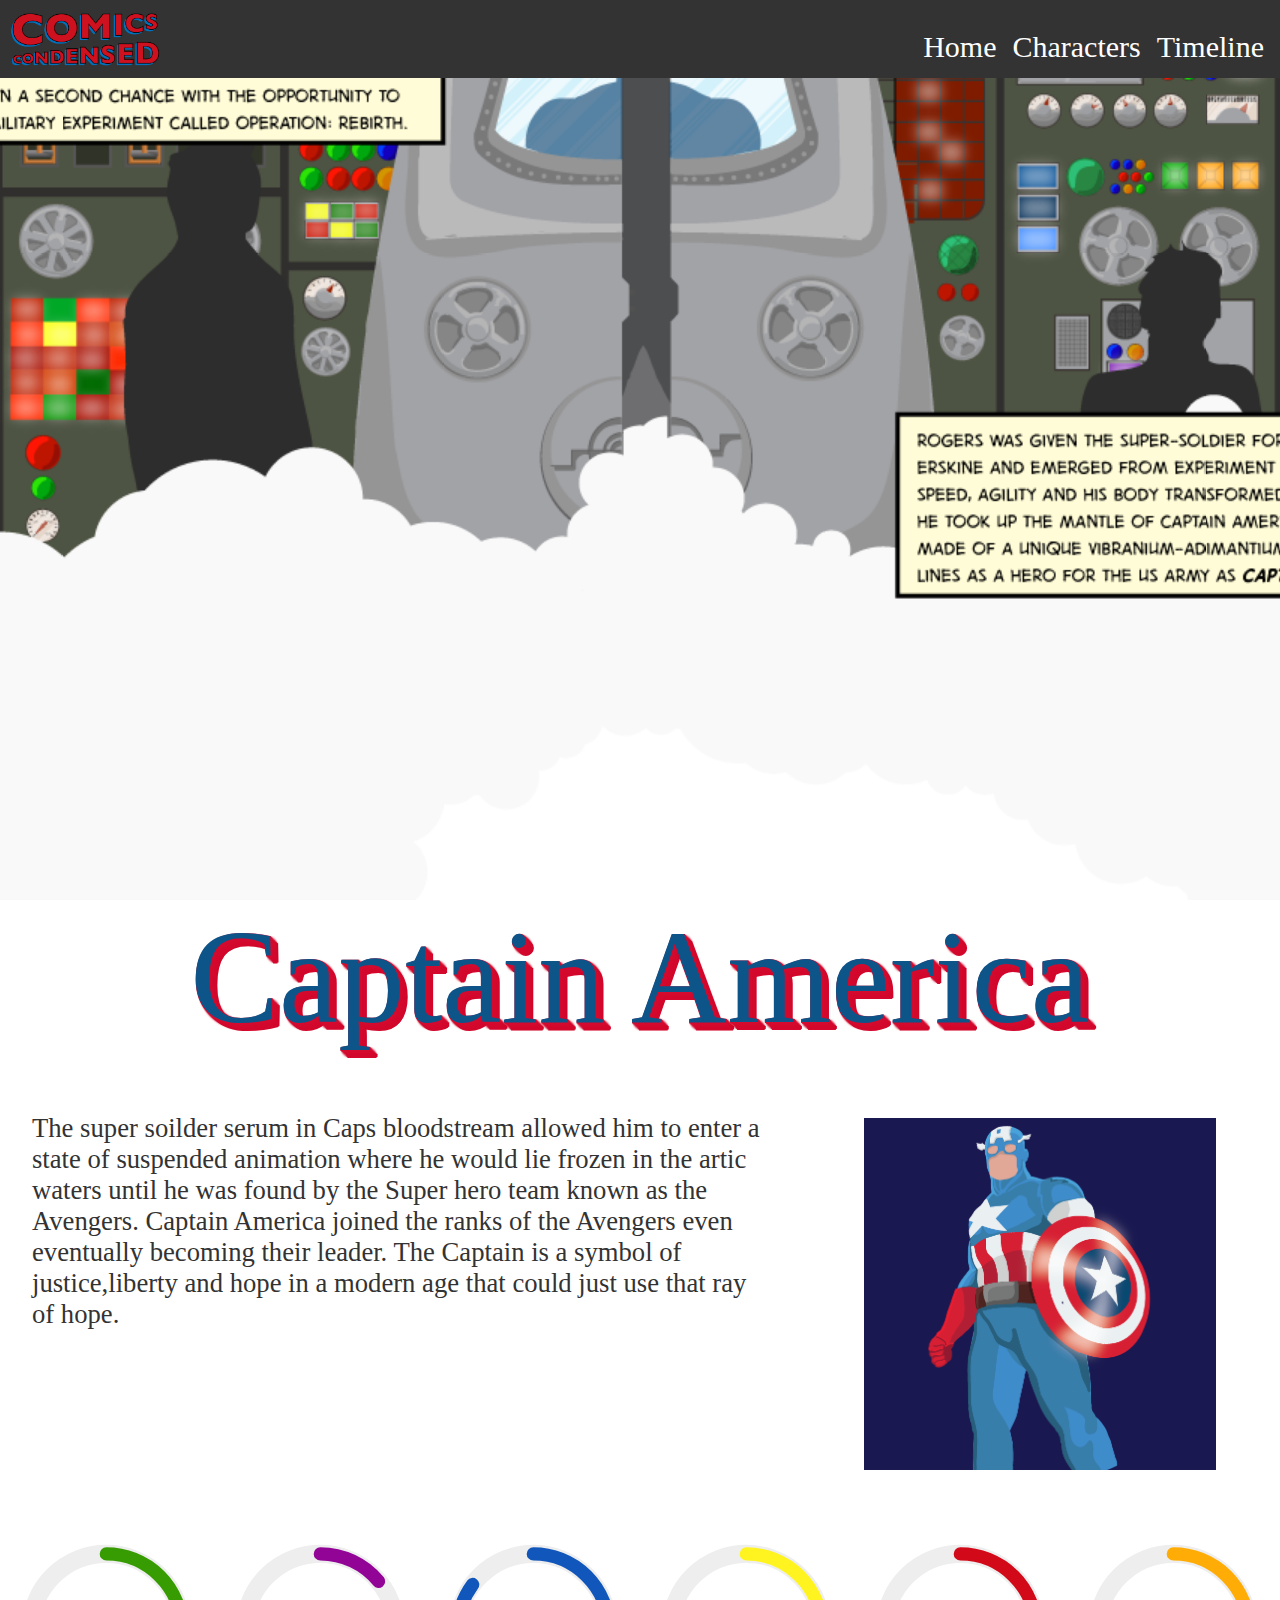
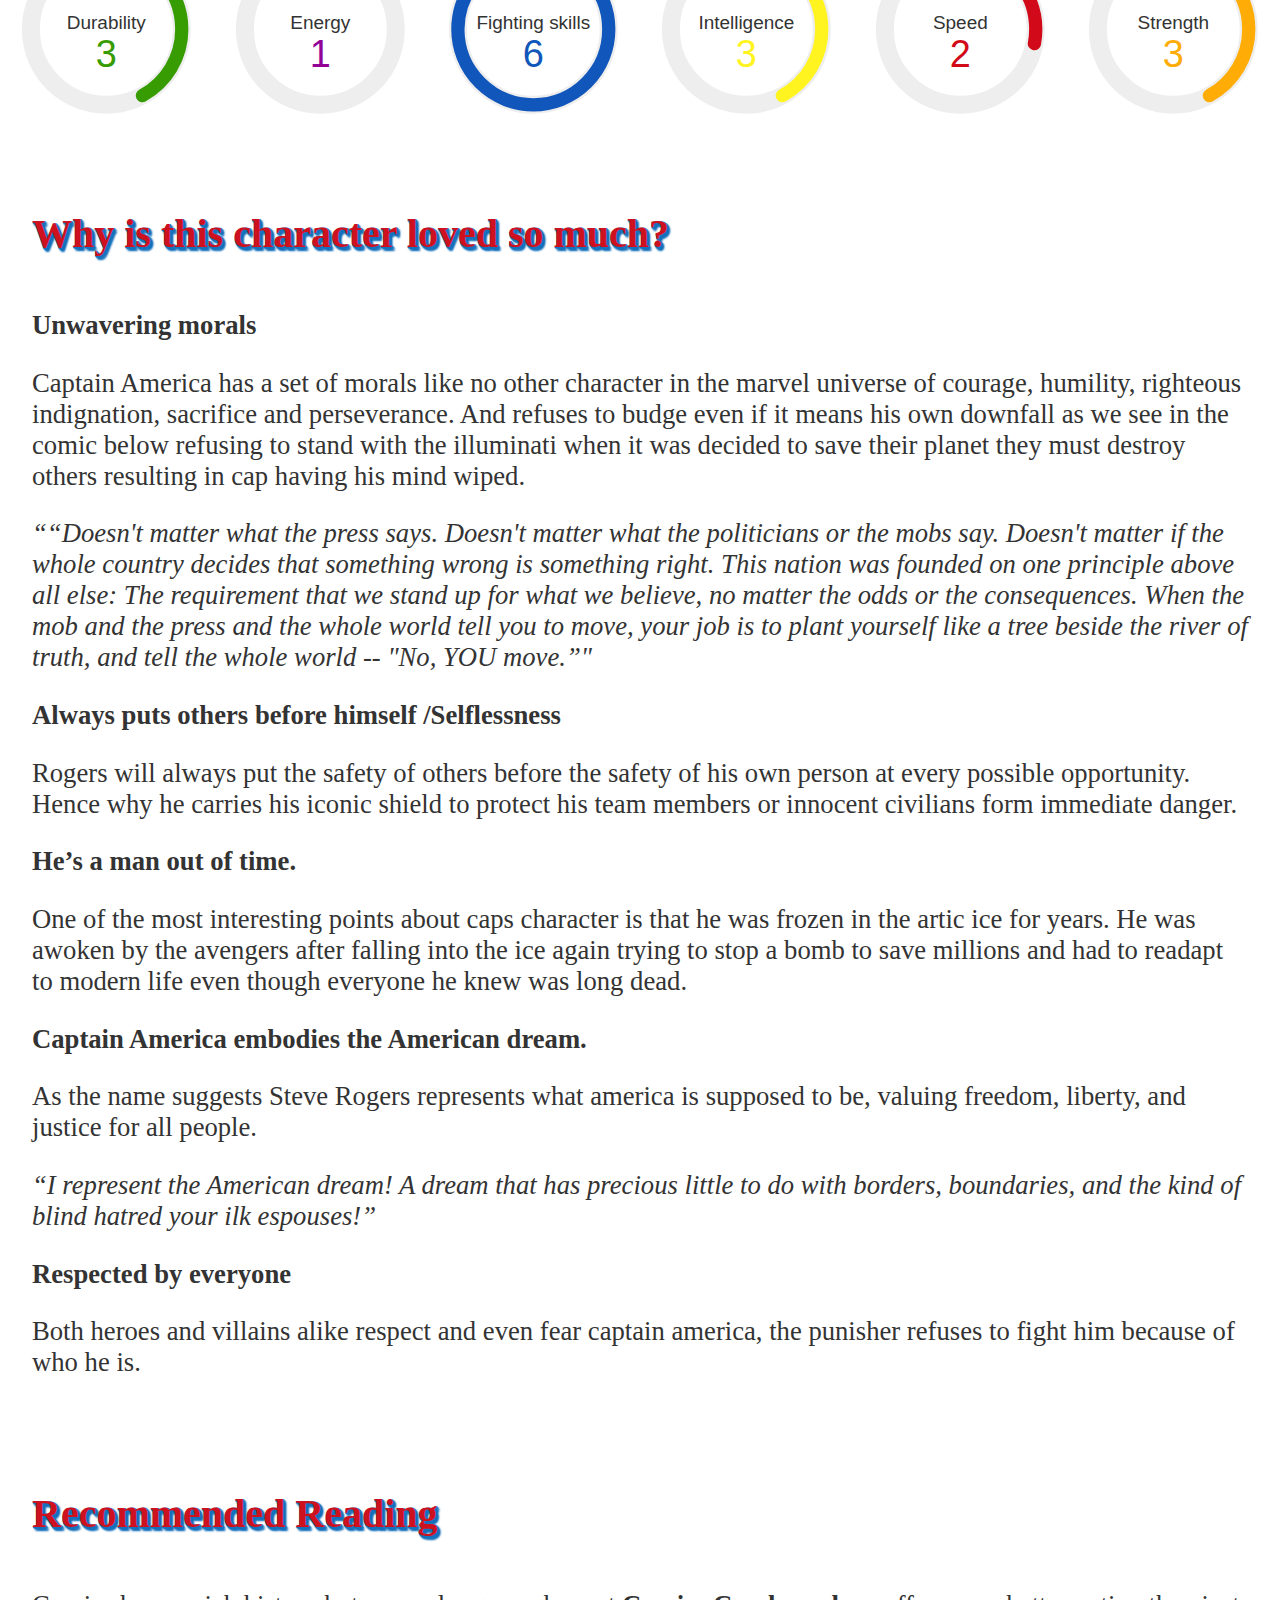
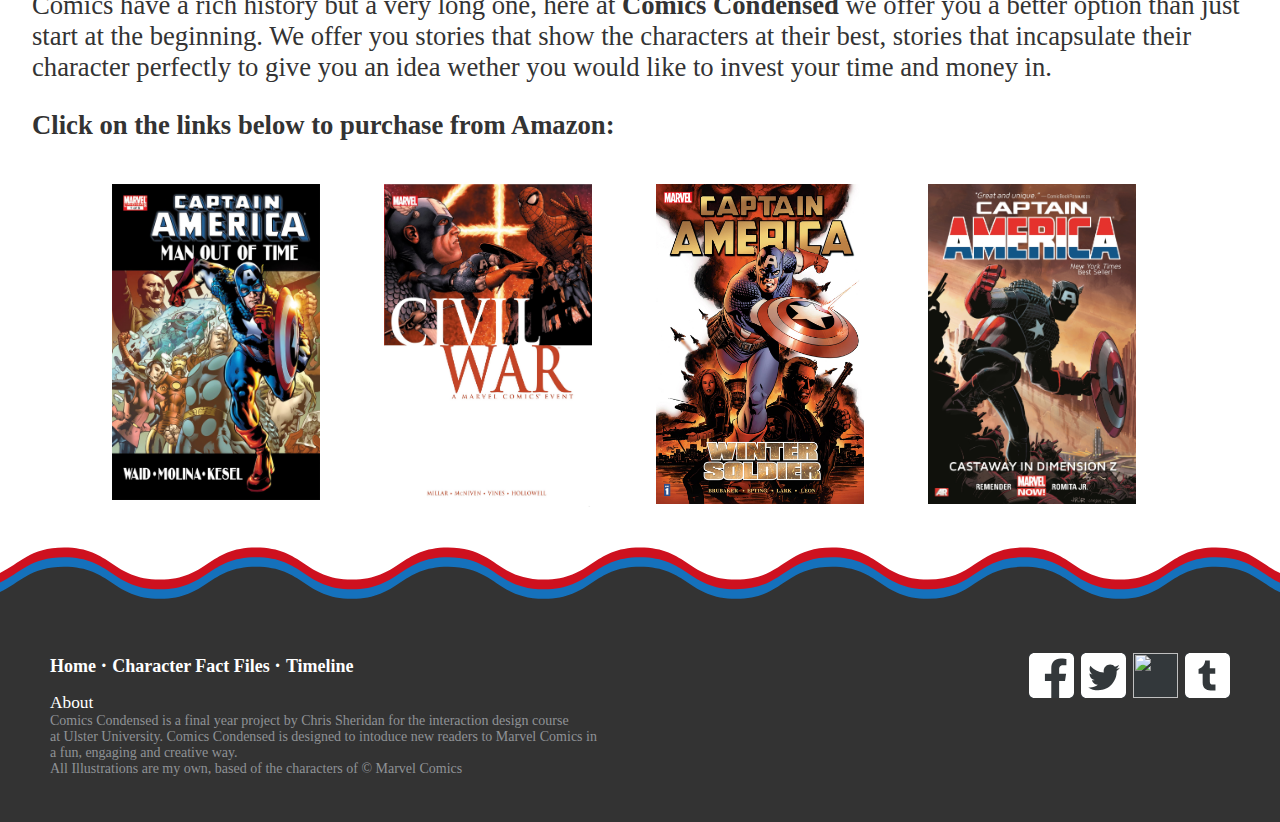
==== commit 5d92ce36: "update" ====
--- a/captainamerica.html
+++ b/captainamerica.html
@@ -85,7 +85,7 @@
    </div>    
     
    <div class="profilepic"> 
-       <img src="image/captain-link.png" class="responsive"\>
+       <img src="image/cap-character-pic.png" class="responsive"\>
    </div>
      
 </div>     
